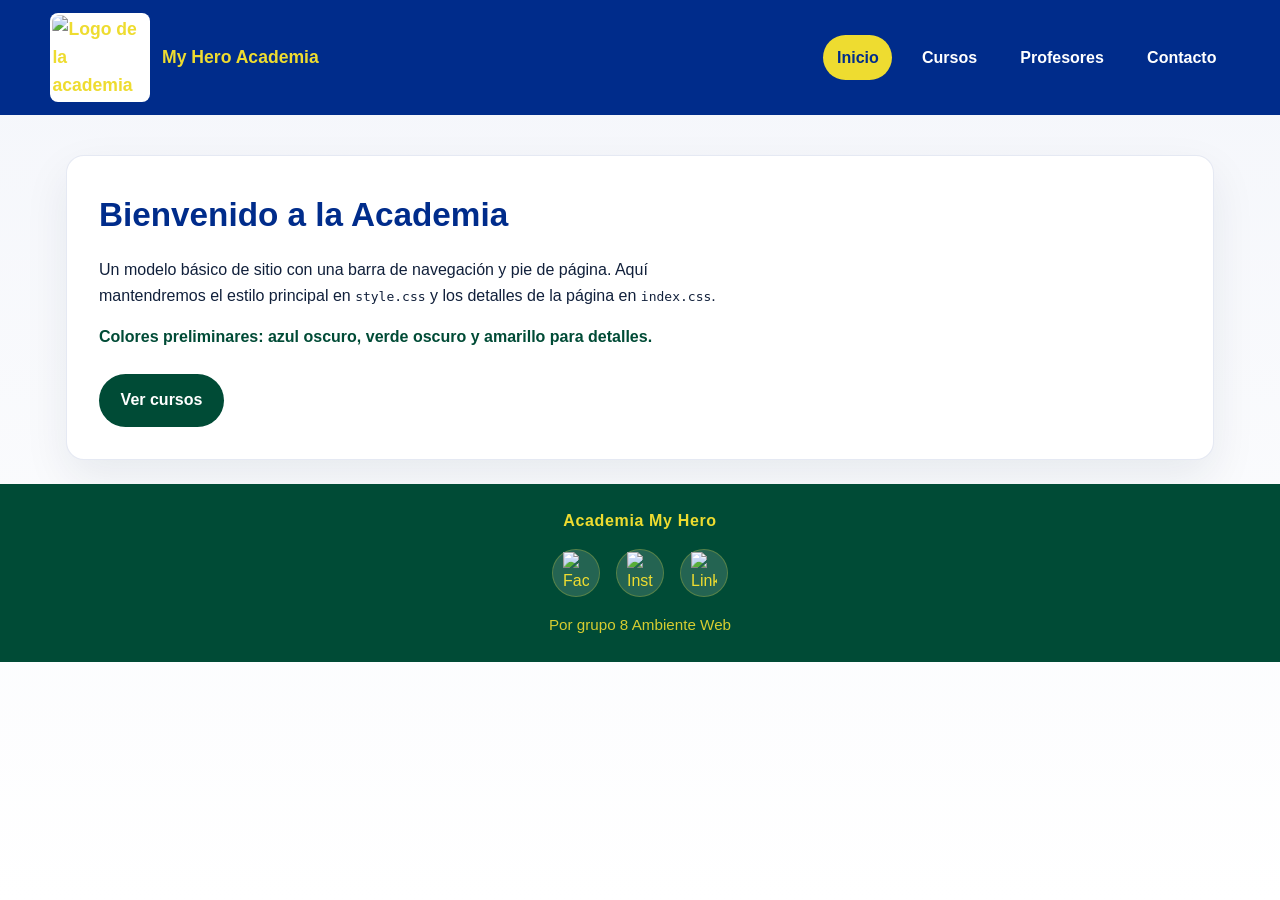
==== index.html @ bb8db939 "Navbar,Footer, style.css •	feat: add header section and footer section to index page •	style: Colors" ====
<!DOCTYPE html>
<html lang="es">
<head>
    <meta charset="UTF-8">
    <title>Academia My Hero</title>
    <link rel="stylesheet" href="./css/style.css">
    <link rel="stylesheet" href="./css/index.css">
</head>
<body>
    <header>
        <nav class="navbar">
            <a class="brand" href="index.html">
                <img src="https://upload.wikimedia.org/wikipedia/commons/1/18/My_Hero_Academia_logo_in_Japan_20150106.png" alt="Logo de la academia">
                <span>My Hero Academia</span>
            </a>
            <ul class="nav-links">
                <li><a href="index.html" class="active">Inicio</a></li>
                <li><a href="cursos.html">Cursos</a></li>
                <li><a href="profesores.html">Profesores</a></li>
                <li><a href="contacto.html">Contacto</a></li>
            </ul>
        </nav>
    </header>
    <main>
        <section class="hero">
            <h1>Bienvenido a la Academia</h1>
            <p>Un modelo básico de sitio con una barra de navegación y pie de página. Aquí mantendremos el estilo principal en <code>style.css</code> y los detalles de la página en <code>index.css</code>.</p>
            <p class="hero-note">Colores preliminares: azul oscuro, verde oscuro y amarillo para detalles.</p>
            <div class="hero-actions">
                <a class="button" href="cursos.html">Ver cursos</a>
            </div>
        </section>
    </main>
    <footer>
        <div class="footer-row">
            <div class="footer-brand">Academia My Hero</div>
            <div class="footer-social">
                <a href="#" aria-label="Facebook" class="social-link">
                    <img class="social-icon" src="https://upload.wikimedia.org/wikipedia/commons/thumb/5/51/Facebook_f_logo_%282019%29.svg/250px-Facebook_f_logo_%282019%29.svg.png?utm_source=commons.wikimedia.org&utm_campaign=parser&utm_content=thumbnail" alt="Facebook">
                </a>
                <a href="#" aria-label="Instagram" class="social-link">
                    <img class="social-icon" src="https://upload.wikimedia.org/wikipedia/commons/thumb/e/e7/Instagram_logo_2016.svg/1280px-Instagram_logo_2016.svg.png" alt="Instagram">
                </a>
                <a href="#" aria-label="LinkedIn" class="social-link">
                    <img class="social-icon" src="https://upload.wikimedia.org/wikipedia/commons/thumb/8/81/LinkedIn_icon.svg/1280px-LinkedIn_icon.svg.png" alt="LinkedIn">
                </a>
            </div>
            <div class="footer-credit">Por grupo 8 Ambiente Web</div>
        </div>
    </footer>
</body>
</html>
---- css/style.css ----
/*
  Paleta de colores:
  - Primario:   #002c8b (azul oscuro)
  - Secundario: #004b36 (verde oscuro)
  - Detalle:    #eedc30 (amarillo)
  - Fondo:      #f4f6fb (gris muy claro)
  - Texto:      #11203b (azul casi negro)
*/

:root {
    color-scheme: light;
    color: #11203b;
    background-color: #f4f6fb;
    font-family: "Segoe UI", Tahoma, Geneva, Verdana, sans-serif;
    line-height: 1.6;
}

* {
    box-sizing: border-box;
}

html {
    scroll-behavior: smooth;
}

body {
    margin: 0;
    min-height: 100vh;
    background: linear-gradient(180deg, #f4f6fb 0%, #ffffff 100%);
}

img {
    max-width: 100%;
    display: block;
}

a {
    color: inherit;
    text-decoration: none;
}

header {
    background-color: #002c8b;
    color: #eedc30;
    padding: 0.8rem 1rem;
}

.navbar {
    max-width: 1180px;
    margin: 0 auto;
    display: flex;
    align-items: center;
    justify-content: space-between;
    gap: 1rem;
}

.brand {
    display: inline-flex;
    align-items: center;
    gap: 0.75rem;
    font-size: 1.1rem;
    font-weight: 700;
    color: #eedc30;
}

.brand img {
    width: 100px;
    height: auto;
    border-radius: 8px;
    background: #ffffff;
    padding: 0.15rem;
}

.nav-links {
    list-style: none;
    display: flex;
    gap: 1rem;
    margin: 0;
    padding: 0;
}

.nav-links a {
    display: inline-flex;
    align-items: center;
    padding: 0.6rem 0.85rem;
    border-radius: 999px;
    font-weight: 600;
    color: #ffffff;
    transition: background-color 0.2s ease, color 0.2s ease;
}

.nav-links a:hover,
.nav-links a:focus-visible {
    background-color: rgba(238, 220, 48, 0.18);
    color: #eedc30;
}

.nav-links a.active {
    background-color: #eedc30;
    color: #002c8b;
}

main {
    max-width: 1180px;
    margin: 2.5rem auto 1.5rem;
    padding: 0 1rem;
}

footer {
    background-color: #004b36;
    color: #eedc30;
    padding: 1.5rem 1rem;
}

.footer-row {
    max-width: 1180px;
    margin: 0 auto;
    display: flex;
    flex-direction: column;
    gap: 1rem;
    align-items: center;
    text-align: center;
}

.footer-brand {
    font-weight: 700;
    letter-spacing: 0.04em;
}

.footer-social {
    display: flex;
    gap: 1rem;
    flex-wrap: wrap;
    justify-content: center;
    align-items: center;
}

.footer-social a {
    display: inline-flex;
    align-items: center;
    justify-content: center;
    width: 48px;
    height: 48px;
    border-radius: 50%;
    background-color: rgba(255, 255, 255, 0.14);
    border: 1px solid rgba(238, 220, 48, 0.25);
    transition: transform 0.2s ease, background-color 0.2s ease;
}

.footer-social a:hover,
.footer-social a:focus-visible {
    background-color: rgba(238, 220, 48, 0.24);
    transform: translateY(-2px);
}

.social-icon {
    width: 26px;
    height: auto;
    display: block;
}

.footer-credit {
    opacity: 0.9;
    font-size: 0.95rem;
}

@media (max-width: 720px) {
    .navbar {
        flex-direction: column;
        align-items: flex-start;
    }

    .nav-links {
        width: 100%;
        justify-content: space-between;
        flex-wrap: wrap;
    }

    .footer-row {
        align-items: stretch;
        text-align: left;
    }
}
---- css/index.css ----
.hero {
    background-color: #ffffff;
    border: 1px solid rgba(0, 44, 139, 0.1);
    border-radius: 18px;
    padding: 2rem;
    box-shadow: 0 18px 45px rgba(17, 32, 59, 0.08);
}

.hero h1 {
    margin-top: 0;
    margin-bottom: 1rem;
    font-size: clamp(2rem, 2.6vw, 3rem);
    color: #002c8b;
}

.hero p {
    margin: 0 0 1rem;
    max-width: 40rem;
}

.hero-note {
    color: #004b36;
    font-weight: 600;
}

.hero-actions {
    margin-top: 1.5rem;
}

.button {
    display: inline-flex;
    align-items: center;
    justify-content: center;
    gap: 0.5rem;
    padding: 0.85rem 1.35rem;
    background-color: #004b36;
    color: #ffffff;
    border-radius: 999px;
    font-weight: 700;
    transition: background-color 0.2s ease, transform 0.2s ease;
}

.button:hover,
.button:focus-visible {
    background-color: #002c8b;
    transform: translateY(-1px);
}
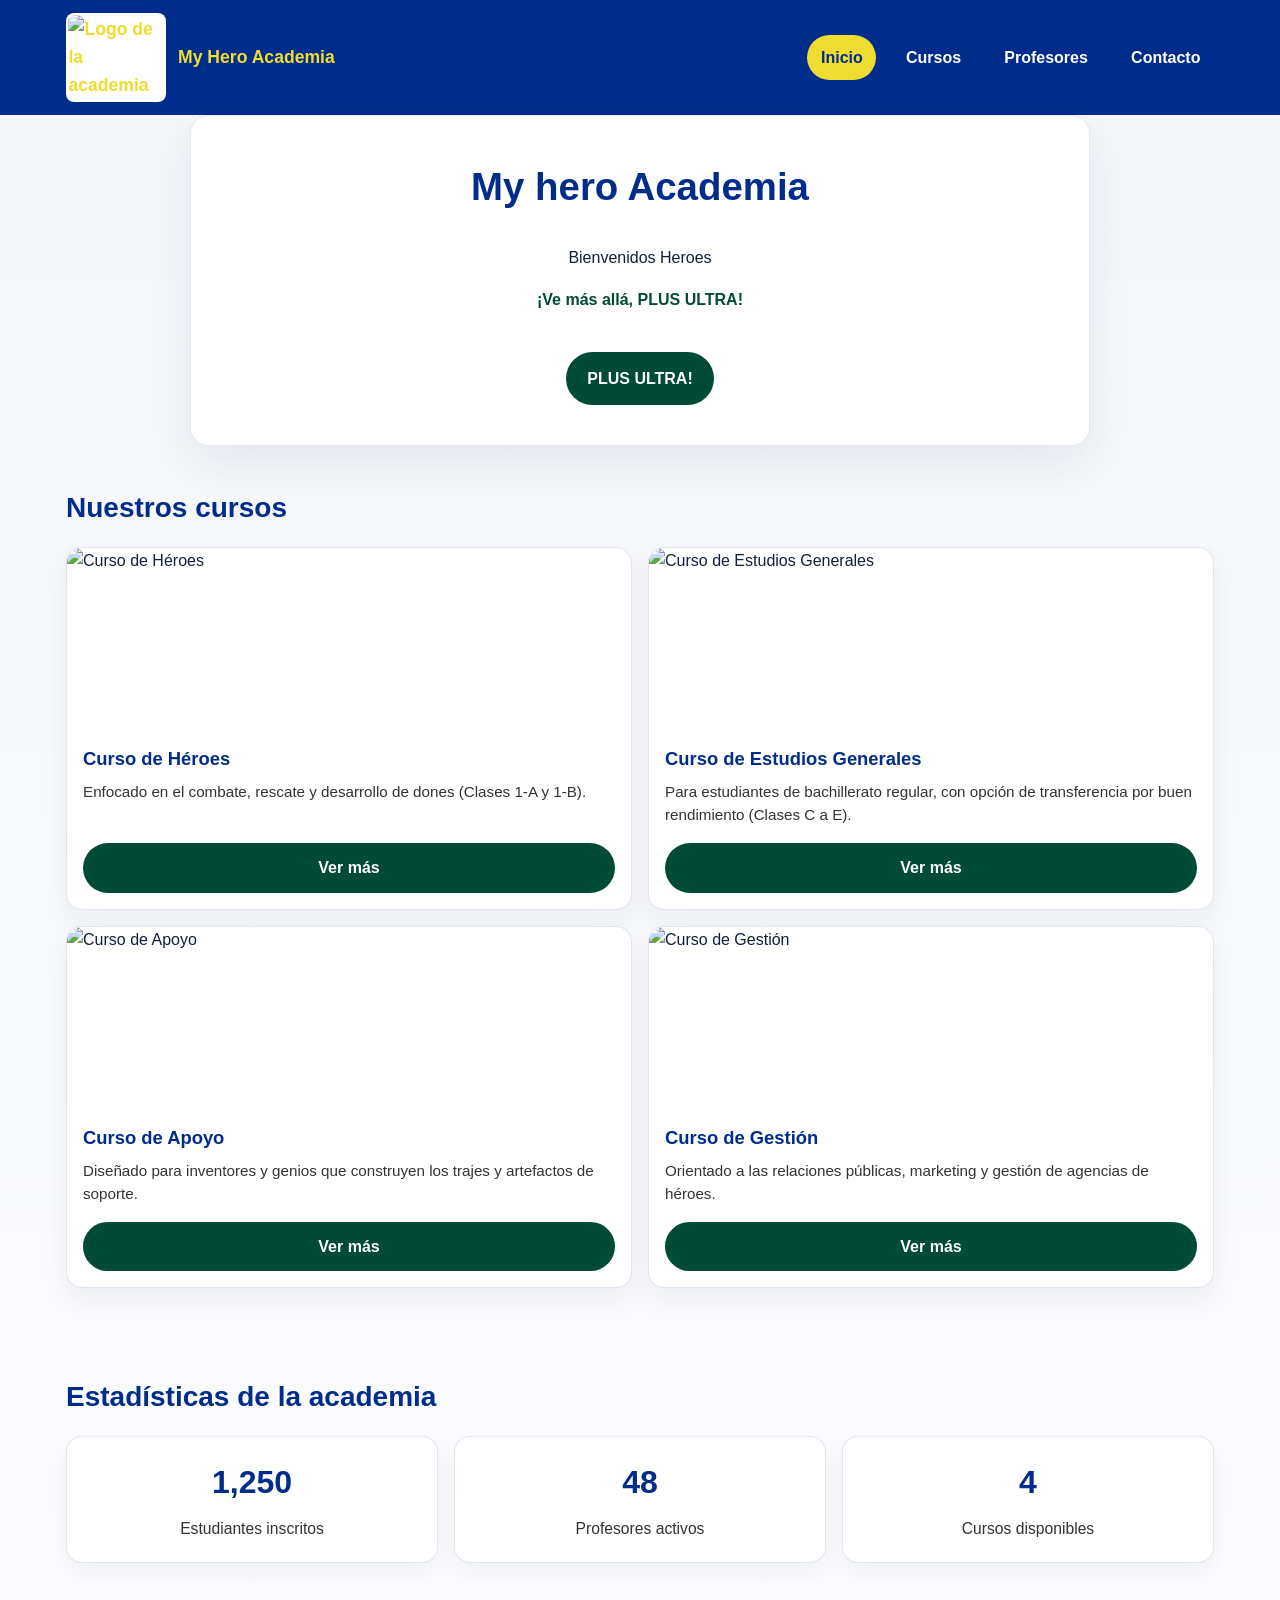
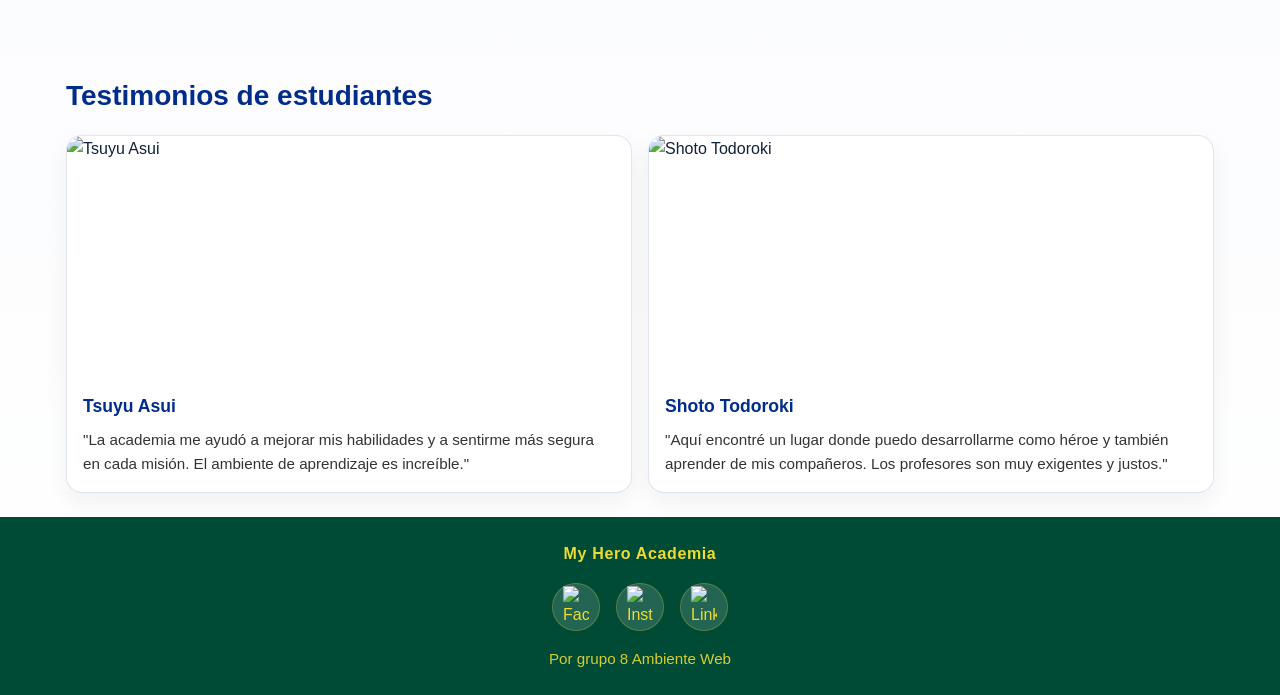
==== commit f58c2a17: "Index Content •	feat: add content to index: Name and Slogan, cards of courses, stats of academia, an" ====
--- a/index.html
+++ b/index.html
@@ -3,12 +3,11 @@
 <head>
     <meta charset="UTF-8">
     <title>Academia My Hero</title>
-    <link rel="stylesheet" href="./css/style.css">
     <link rel="stylesheet" href="./css/index.css">
 </head>
 <body>
     <header>
-        <nav class="navbar">
+        <nav class="navbar container py-3">
             <a class="brand" href="index.html">
                 <img src="https://upload.wikimedia.org/wikipedia/commons/1/18/My_Hero_Academia_logo_in_Japan_20150106.png" alt="Logo de la academia">
                 <span>My Hero Academia</span>
@@ -21,19 +20,84 @@
             </ul>
         </nav>
     </header>
-    <main>
+    <main class="container py-4">
         <section class="hero">
-            <h1>Bienvenido a la Academia</h1>
-            <p>Un modelo básico de sitio con una barra de navegación y pie de página. Aquí mantendremos el estilo principal en <code>style.css</code> y los detalles de la página en <code>index.css</code>.</p>
-            <p class="hero-note">Colores preliminares: azul oscuro, verde oscuro y amarillo para detalles.</p>
+            <h1>My hero Academia</h1>
+            <p>Bienvenidos Heroes</p>
+            <p class="hero-note">¡Ve más allá, PLUS ULTRA!</p>
             <div class="hero-actions">
-                <a class="button" href="cursos.html">Ver cursos</a>
+                <a class="button" href="#">PLUS ULTRA!</a>
+            </div>
+        </section>
+        <section class="course-cards">
+            <h2>Nuestros cursos</h2>
+            <div class="cards-grid">
+                <article class="course-card">
+                    <img src="https://cdn.alfabetajuega.com/alfabetajuega/2022/08/boku-no-hero-academia.jpeg" alt="Curso de Héroes">
+                    <h3>Curso de Héroes</h3>
+                    <p>Enfocado en el combate, rescate y desarrollo de dones (Clases 1-A y 1-B).</p>
+                    <a class="button" href="#">Ver más</a>
+                </article>
+                <article class="course-card">
+                    <img src="https://areajugones.sport.es/wp-content/uploads/2024/08/my-hero-academia-ua-1.jpg" alt="Curso de Estudios Generales">
+                    <h3>Curso de Estudios Generales</h3>
+                    <p>Para estudiantes de bachillerato regular, con opción de transferencia por buen rendimiento (Clases C a E).</p>
+                    <a class="button" href="#">Ver más</a>
+                </article>
+                <article class="course-card">
+                    <img src="https://www.cultture.com/pics/2021/06/10-veces-que-my-hero-academia-hizo-que-la-escuela-pareciera-divertida-6.jpg" alt="Curso de Apoyo">
+                    <h3>Curso de Apoyo</h3>
+                    <p>Diseñado para inventores y genios que construyen los trajes y artefactos de soporte.</p>
+                    <a class="button" href="#">Ver más</a>
+                </article>
+                <article class="course-card">
+                    <img src="https://static.anime21.blog.br/2017/04/3-TURMA-DE-NEGOCIOS-1200x675-cropped.png" alt="Curso de Gestión">
+                    <h3>Curso de Gestión</h3>
+                    <p>Orientado a las relaciones públicas, marketing y gestión de agencias de héroes.</p>
+                    <a class="button" href="#">Ver más</a>
+                </article>
+            </div>
+        </section>
+        <section class="stats-section">
+            <h2>Estadísticas de la academia</h2>
+            <div class="stats-grid">
+                <div class="stat-card">
+                    <div class="stat-value">1,250</div>
+                    <div class="stat-label">Estudiantes inscritos</div>
+                </div>
+                <div class="stat-card">
+                    <div class="stat-value">48</div>
+                    <div class="stat-label">Profesores activos</div>
+                </div>
+                <div class="stat-card">
+                    <div class="stat-value">4</div>
+                    <div class="stat-label">Cursos disponibles</div>
+                </div>
+            </div>
+        </section>
+        <section class="testimonial-section">
+            <h2>Testimonios de estudiantes</h2>
+            <div class="testimonial-grid">
+                <article class="testimonial-card">
+                    <img src="https://anibase.net/files/cd613c92d63c264ac5e5c12de93997d9" alt="Tsuyu Asui">
+                    <div class="testimonial-content">
+                        <h3>Tsuyu Asui</h3>
+                        <p>"La academia me ayudó a mejorar mis habilidades y a sentirme más segura en cada misión. El ambiente de aprendizaje es increíble."</p>
+                    </div>
+                </article>
+                <article class="testimonial-card">
+                    <img src="https://upload.wikimedia.org/wikipedia/it/2/26/Shoto_Todoroki.jpg" alt="Shoto Todoroki">
+                    <div class="testimonial-content">
+                        <h3>Shoto Todoroki</h3>
+                        <p>"Aquí encontré un lugar donde puedo desarrollarme como héroe y también aprender de mis compañeros. Los profesores son muy exigentes y justos."</p>
+                    </div>
+                </article>
             </div>
         </section>
     </main>
     <footer>
         <div class="footer-row">
-            <div class="footer-brand">Academia My Hero</div>
+            <div class="footer-brand"> My Hero Academia</div>
             <div class="footer-social">
                 <a href="#" aria-label="Facebook" class="social-link">
                     <img class="social-icon" src="https://upload.wikimedia.org/wikipedia/commons/thumb/5/51/Facebook_f_logo_%282019%29.svg/250px-Facebook_f_logo_%282019%29.svg.png?utm_source=commons.wikimedia.org&utm_campaign=parser&utm_content=thumbnail" alt="Facebook">
--- a/css/index.css
+++ b/css/index.css
@@ -1,21 +1,228 @@
+@import url("style.css");
 .hero {
     background-color: #ffffff;
     border: 1px solid rgba(0, 44, 139, 0.1);
     border-radius: 18px;
-    padding: 2rem;
+    padding: 2.5rem 2rem;
     box-shadow: 0 18px 45px rgba(17, 32, 59, 0.08);
+    max-width: 900px;
+    margin: 0 auto;
+    display: flex;
+    flex-direction: column;
+    align-items: center;
+    text-align: center;
+    gap: 1rem;
 }
 
 .hero h1 {
     margin-top: 0;
+    margin-bottom: 0.75rem;
+    font-size: clamp(2.25rem, 3vw, 3.5rem);
+    color: #002c8b;
+}
+
+.hero p {
+    margin: 0;
+    max-width: 34rem;
+}
+
+.course-cards {
+    margin-top: 2.5rem;
+}
+
+.course-cards h2 {
     margin-bottom: 1rem;
-    font-size: clamp(2rem, 2.6vw, 3rem);
-    color: #002c8b;
-}
-
-.hero p {
-    margin: 0 0 1rem;
-    max-width: 40rem;
+    color: #002c8b;
+    font-size: 1.75rem;
+}
+
+.cards-grid {
+    display: grid;
+    grid-template-columns: repeat(2, minmax(18rem, 1fr));
+    gap: 1rem;
+}
+
+.course-card {
+    display: flex;
+    flex-direction: column;
+    background-color: #ffffff;
+    border: 1px solid rgba(0, 44, 139, 0.12);
+    border-radius: 16px;
+    overflow: hidden;
+    box-shadow: 0 12px 28px rgba(17, 32, 59, 0.06);
+    min-height: 100%;
+}
+
+.course-card img {
+    width: 100%;
+    height: 180px;
+    object-fit: cover;
+}
+
+.course-card h3 {
+    margin: 1rem;
+    margin-bottom: 0.5rem;
+    font-size: 1.15rem;
+    color: #002c8b;
+}
+
+.course-card p {
+    margin: 0 1rem 1rem;
+    color: #333;
+    font-size: 0.95rem;
+    line-height: 1.5;
+}
+
+.course-card .button {
+    margin: auto 1rem 1rem;
+    padding: 0.75rem 1rem;
+    border-radius: 999px;
+}
+
+.course-card .button:hover,
+.course-card .button:focus-visible {
+    background-color: #002c8b;
+}
+
+@media (max-width: 900px) {
+    .cards-grid,
+    .stats-grid,
+    .testimonial-grid {
+        grid-template-columns: 1fr;
+    }
+}
+
+.stats-section {
+    margin-top: 2.5rem;
+    padding: 1.5rem 0;
+}
+
+.stats-section h2 {
+    margin-bottom: 1rem;
+    color: #002c8b;
+    font-size: 1.75rem;
+}
+
+.stats-grid {
+    display: grid;
+    grid-template-columns: repeat(3, minmax(14rem, 1fr));
+    gap: 1rem;
+}
+
+.stat-card {
+    background-color: #ffffff;
+    border-radius: 16px;
+    padding: 1.25rem;
+    border: 1px solid rgba(0, 44, 139, 0.12);
+    box-shadow: 0 10px 24px rgba(17, 32, 59, 0.05);
+    text-align: center;
+}
+
+.stat-value {
+    font-size: 2rem;
+    font-weight: 800;
+    color: #002c8b;
+    margin-bottom: 0.5rem;
+}
+
+.stat-label {
+    color: #333;
+    font-size: 0.98rem;
+}
+
+@media (max-width: 900px) {
+    .stats-grid {
+        grid-template-columns: 1fr;
+    }
+}
+
+.testimonial-section {
+    margin-top: 2.5rem;
+    padding: 1.5rem 0;
+}
+
+.testimonial-section h2 {
+    margin-bottom: 1rem;
+    color: #002c8b;
+    font-size: 1.75rem;
+}
+
+.testimonial-grid {
+    display: grid;
+    grid-template-columns: repeat(2, minmax(18rem, 1fr));
+    gap: 1rem;
+}
+
+.row {
+    display: flex;
+    flex-wrap: wrap;
+    margin-right: -1rem;
+    margin-left: -1rem;
+}
+
+.row > * {
+    padding-right: 1rem;
+    padding-left: 1rem;
+}
+
+.row-cols-1 > * {
+    flex: 0 0 100%;
+    max-width: 100%;
+}
+
+@media (min-width: 768px) {
+    .row-cols-md-2 > * {
+        flex: 0 0 50%;
+        max-width: 50%;
+    }
+
+    .row-cols-md-3 > * {
+        flex: 0 0 33.333333%;
+        max-width: 33.333333%;
+    }
+}
+
+.g-4 > * {
+    padding-top: 1rem;
+}
+
+.testimonial-card {
+    display: flex;
+    flex-direction: column;
+    background-color: #ffffff;
+    border-radius: 16px;
+    overflow: hidden;
+    box-shadow: 0 10px 24px rgba(17, 32, 59, 0.06);
+    border: 1px solid rgba(0, 44, 139, 0.12);
+}
+
+.testimonial-card img {
+    width: 100%;
+    height: 240px;
+    object-fit: cover;
+}
+
+.testimonial-content {
+    padding: 1rem;
+}
+
+.testimonial-content h3 {
+    margin: 0 0 0.5rem;
+    color: #002c8b;
+    font-size: 1.1rem;
+}
+
+.testimonial-content p {
+    margin: 0;
+    color: #333;
+    line-height: 1.6;
+    font-size: 0.95rem;
+}
+
+@media (max-width: 900px) {
+    .testimonial-grid {
+        grid-template-columns: 1fr;
+    }
 }
 
 .hero-note {
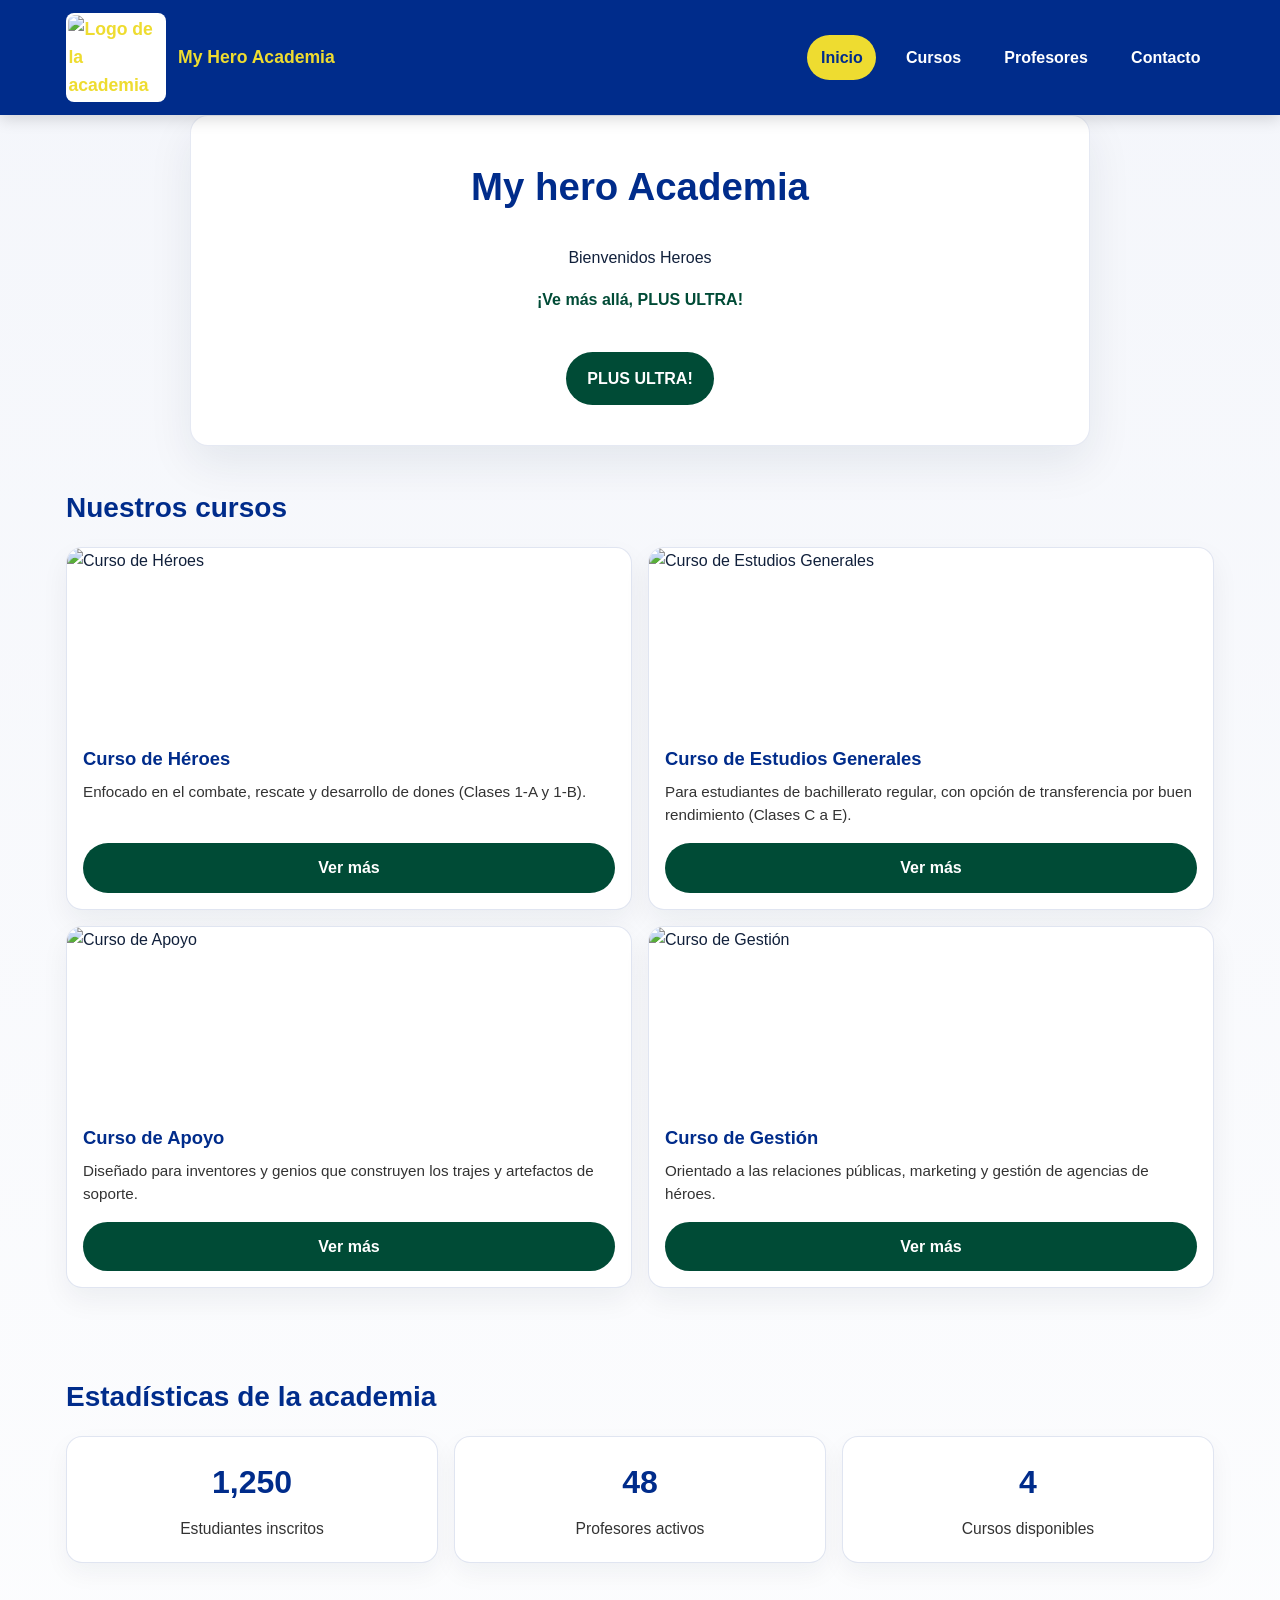
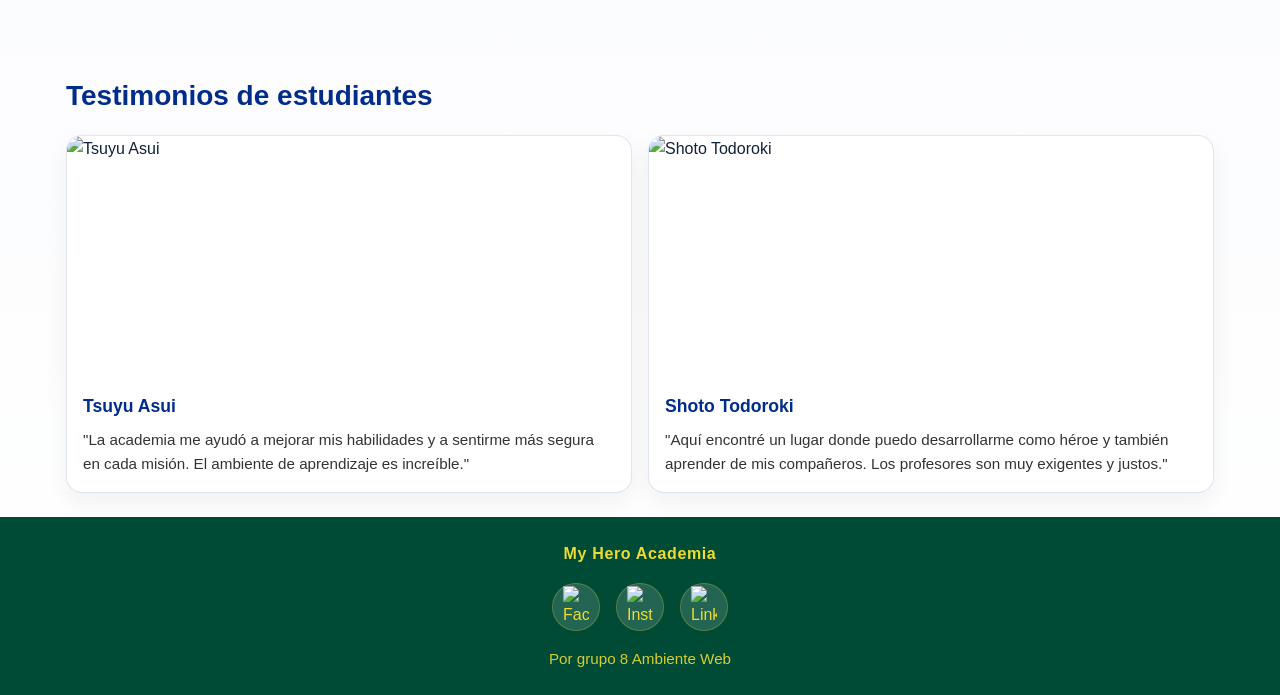
==== commit 0e811da3: "act1" ====
--- a/index.html
+++ b/index.html
@@ -3,7 +3,8 @@
 <head>
     <meta charset="UTF-8">
     <title>Academia My Hero</title>
-    <link rel="stylesheet" href="./css/index.css">
+    <link rel="stylesheet" href="./css/styles.css">
+<link rel="stylesheet" href="./css/index.css">
 </head>
 <body>
     <header>
@@ -13,11 +14,11 @@
                 <span>My Hero Academia</span>
             </a>
             <ul class="nav-links">
-                <li><a href="index.html" class="active">Inicio</a></li>
-                <li><a href="cursos.html">Cursos</a></li>
-                <li><a href="profesores.html">Profesores</a></li>
-                <li><a href="contacto.html">Contacto</a></li>
-            </ul>
+    <li><a href="index.html"class="active">Inicio</a></li>
+    <li><a href="cursos.html">Cursos</a></li>
+    <li><a href="profesores.html">Profesores</a></li>
+    <li><a href="contacto.html">Contacto</a></li>
+</ul>
         </nav>
     </header>
     <main class="container py-4">
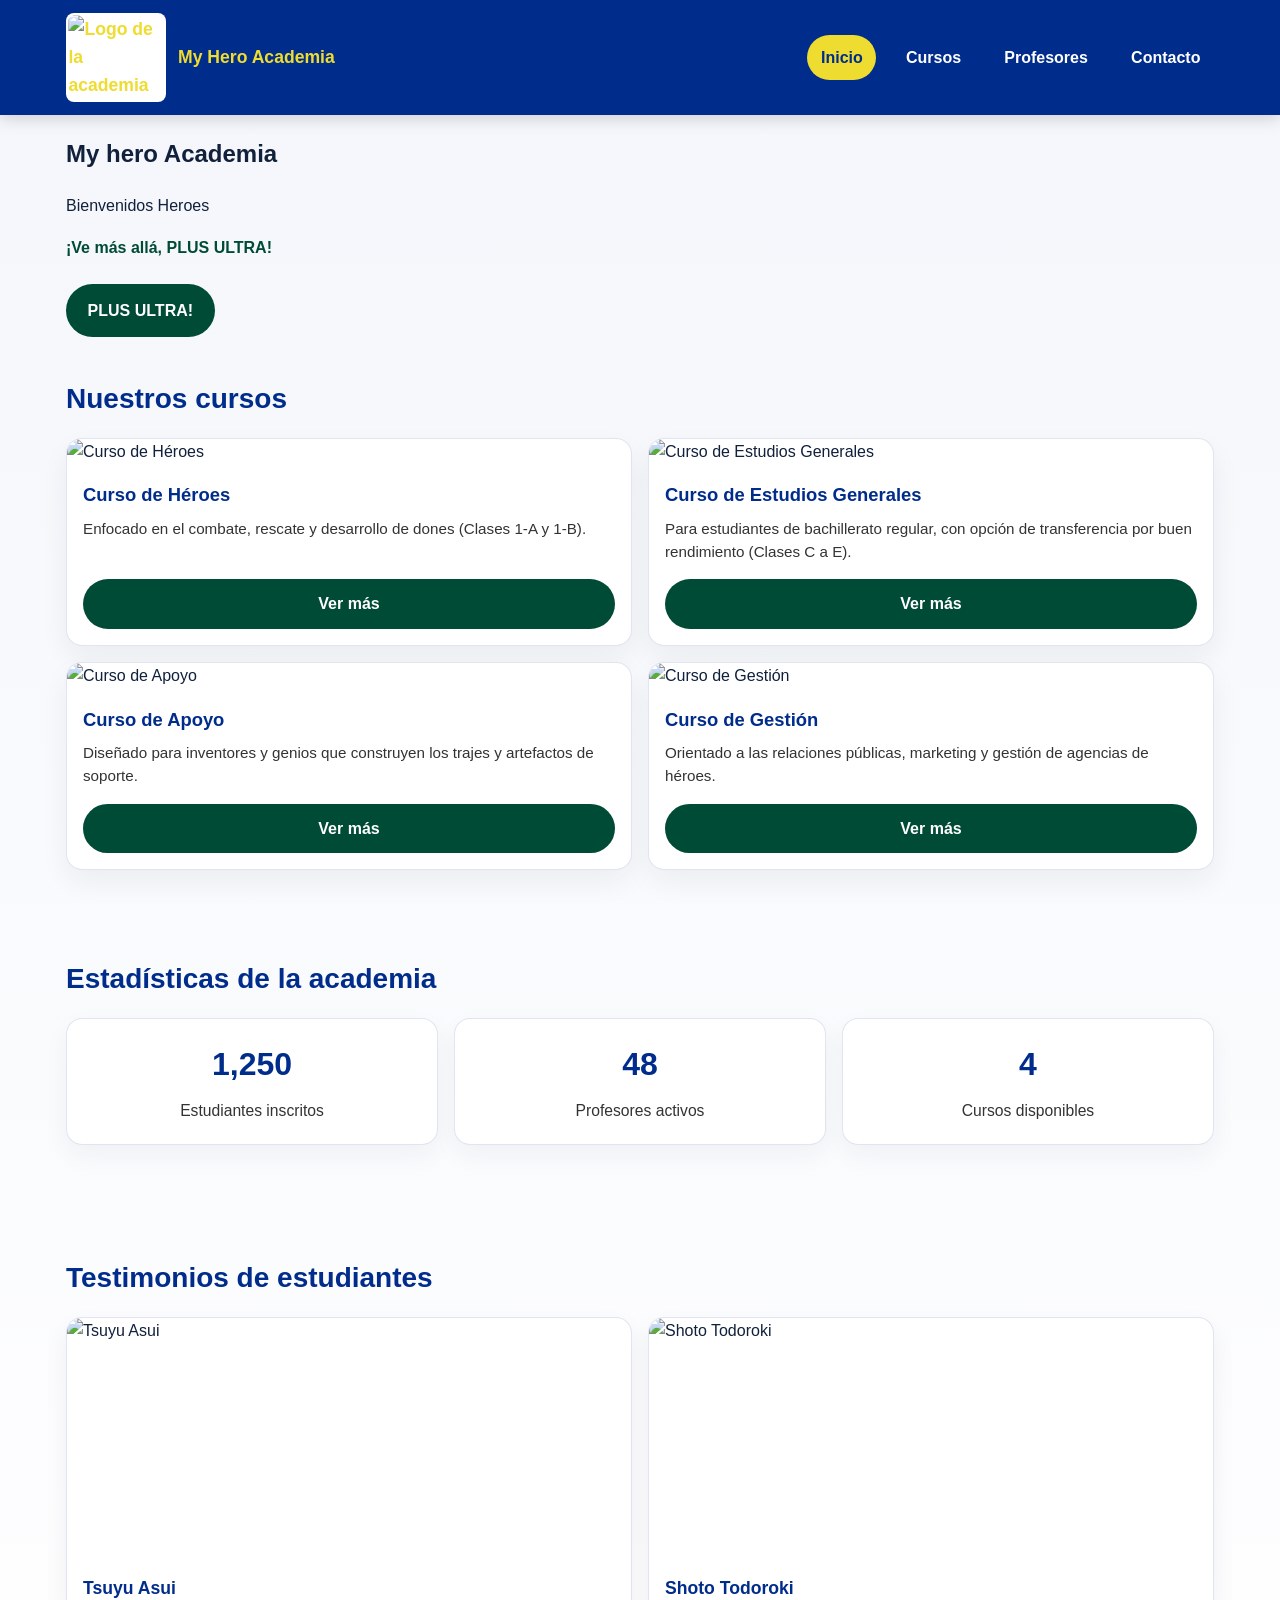
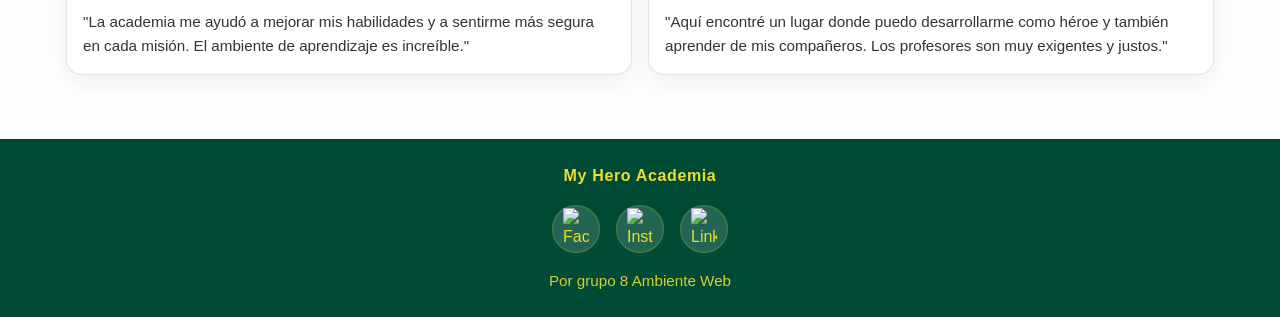
==== commit d31fd1f8: "Migrar contacto.html a MVC con PHP y MySQL Se agrega ContactoModel/ContactoController/index.php (fro" ====
--- a/index.html
+++ b/index.html
@@ -4,7 +4,8 @@
     <meta charset="UTF-8">
     <title>Academia My Hero</title>
     <link rel="stylesheet" href="./css/styles.css">
-<link rel="stylesheet" href="./css/index.css">
+    <link rel="stylesheet" href="./css/index.css">
+    <script src="js/index.js"></script>
 </head>
 <body>
     <header>
@@ -17,7 +18,7 @@
     <li><a href="index.html"class="active">Inicio</a></li>
     <li><a href="cursos.html">Cursos</a></li>
     <li><a href="profesores.html">Profesores</a></li>
-    <li><a href="contacto.html">Contacto</a></li>
+    <li><a href="index.php?controller=contacto&action=index">Contacto</a></li>
 </ul>
         </nav>
     </header>
@@ -32,32 +33,7 @@
         </section>
         <section class="course-cards">
             <h2>Nuestros cursos</h2>
-            <div class="cards-grid">
-                <article class="course-card">
-                    <img src="https://cdn.alfabetajuega.com/alfabetajuega/2022/08/boku-no-hero-academia.jpeg" alt="Curso de Héroes">
-                    <h3>Curso de Héroes</h3>
-                    <p>Enfocado en el combate, rescate y desarrollo de dones (Clases 1-A y 1-B).</p>
-                    <a class="button" href="#">Ver más</a>
-                </article>
-                <article class="course-card">
-                    <img src="https://areajugones.sport.es/wp-content/uploads/2024/08/my-hero-academia-ua-1.jpg" alt="Curso de Estudios Generales">
-                    <h3>Curso de Estudios Generales</h3>
-                    <p>Para estudiantes de bachillerato regular, con opción de transferencia por buen rendimiento (Clases C a E).</p>
-                    <a class="button" href="#">Ver más</a>
-                </article>
-                <article class="course-card">
-                    <img src="https://www.cultture.com/pics/2021/06/10-veces-que-my-hero-academia-hizo-que-la-escuela-pareciera-divertida-6.jpg" alt="Curso de Apoyo">
-                    <h3>Curso de Apoyo</h3>
-                    <p>Diseñado para inventores y genios que construyen los trajes y artefactos de soporte.</p>
-                    <a class="button" href="#">Ver más</a>
-                </article>
-                <article class="course-card">
-                    <img src="https://static.anime21.blog.br/2017/04/3-TURMA-DE-NEGOCIOS-1200x675-cropped.png" alt="Curso de Gestión">
-                    <h3>Curso de Gestión</h3>
-                    <p>Orientado a las relaciones públicas, marketing y gestión de agencias de héroes.</p>
-                    <a class="button" href="#">Ver más</a>
-                </article>
-            </div>
+            <div class="cards-grid" id="coursesContainer"></div>
         </section>
         <section class="stats-section">
             <h2>Estadísticas de la academia</h2>
--- a/css/index.css
+++ b/css/index.css
@@ -1,5 +1,7 @@
+
 @import url("style.css");
-.hero {
+
+.hero-cursos {
     background-color: #ffffff;
     border: 1px solid rgba(0, 44, 139, 0.1);
     border-radius: 18px;
@@ -14,14 +16,14 @@
     gap: 1rem;
 }
 
-.hero h1 {
+.hero-cursos h1 {
     margin-top: 0;
     margin-bottom: 0.75rem;
     font-size: clamp(2.25rem, 3vw, 3.5rem);
     color: #002c8b;
 }
 
-.hero p {
+.hero-cursos p {
     margin: 0;
     max-width: 34rem;
 }
@@ -53,10 +55,21 @@
     min-height: 100%;
 }
 
+.course-card:hover {
+    transform: translateY(-6px);
+    transition: 0.3s ease;
+}
+
 .course-card img {
+   .course-card img,
+.course-card .card-img-top {
     width: 100%;
-    height: 180px;
+    height: 220px;
+    min-height: 220px;
     object-fit: cover;
+    display: block;
+    background-color: #f4f6fb;
+}
 }
 
 .course-card h3 {
@@ -84,14 +97,6 @@
     background-color: #002c8b;
 }
 
-@media (max-width: 900px) {
-    .cards-grid,
-    .stats-grid,
-    .testimonial-grid {
-        grid-template-columns: 1fr;
-    }
-}
-
 .stats-section {
     margin-top: 2.5rem;
     padding: 1.5rem 0;
@@ -130,12 +135,6 @@
     font-size: 0.98rem;
 }
 
-@media (max-width: 900px) {
-    .stats-grid {
-        grid-template-columns: 1fr;
-    }
-}
-
 .testimonial-section {
     margin-top: 2.5rem;
     padding: 1.5rem 0;
@@ -151,39 +150,6 @@
     display: grid;
     grid-template-columns: repeat(2, minmax(18rem, 1fr));
     gap: 1rem;
-}
-
-.row {
-    display: flex;
-    flex-wrap: wrap;
-    margin-right: -1rem;
-    margin-left: -1rem;
-}
-
-.row > * {
-    padding-right: 1rem;
-    padding-left: 1rem;
-}
-
-.row-cols-1 > * {
-    flex: 0 0 100%;
-    max-width: 100%;
-}
-
-@media (min-width: 768px) {
-    .row-cols-md-2 > * {
-        flex: 0 0 50%;
-        max-width: 50%;
-    }
-
-    .row-cols-md-3 > * {
-        flex: 0 0 33.333333%;
-        max-width: 33.333333%;
-    }
-}
-
-.g-4 > * {
-    padding-top: 1rem;
 }
 
 .testimonial-card {
@@ -217,12 +183,6 @@
     color: #333;
     line-height: 1.6;
     font-size: 0.95rem;
-}
-
-@media (max-width: 900px) {
-    .testimonial-grid {
-        grid-template-columns: 1fr;
-    }
 }
 
 .hero-note {
@@ -252,3 +212,15 @@
     background-color: #002c8b;
     transform: translateY(-1px);
 }
+
+footer {
+    margin-top: 40px;
+}
+
+@media (max-width: 900px) {
+    .cards-grid,
+    .stats-grid,
+    .testimonial-grid {
+        grid-template-columns: 1fr;
+    }
+}
